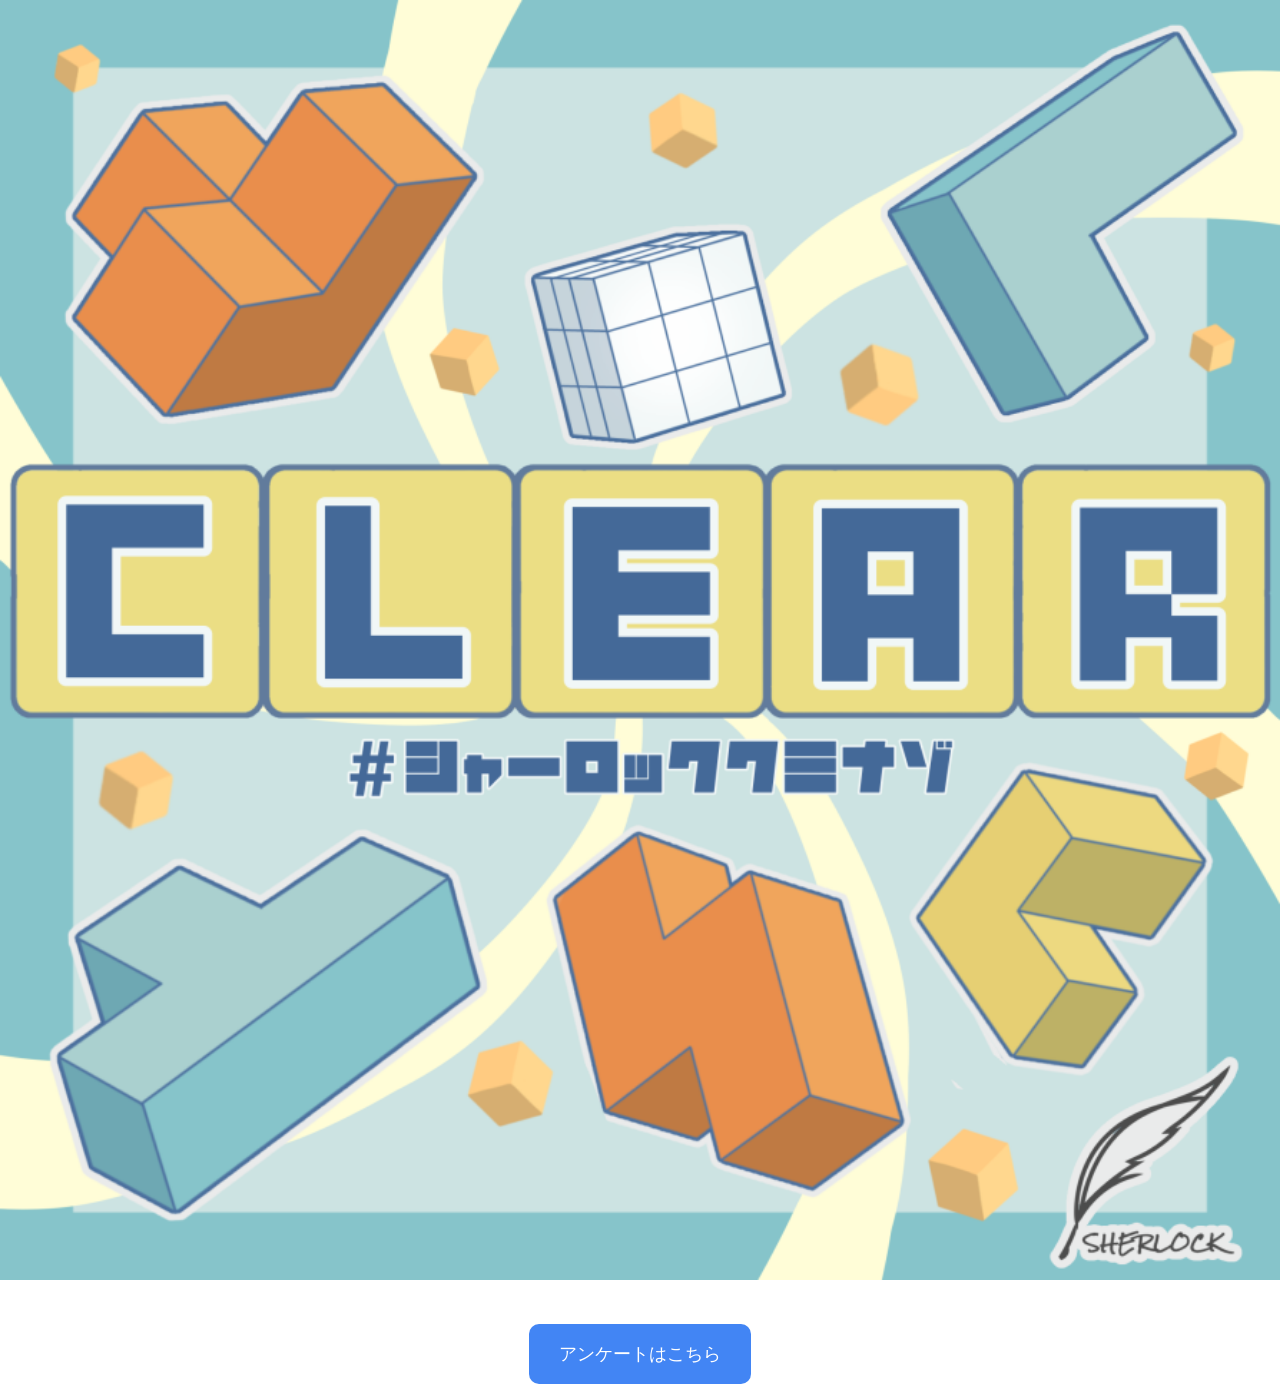
==== clear.html @ 90b850da "最終問題の入力フォームを有効化" ====
<!DOCTYPE html>
<html lang="ja">

<head>
  <meta charset="UTF-8">
  <meta name="viewport" content="width=device-width, initial-scale=1.0">

  <title>クミナゾCLEAR</title>

  <style>
    body {
      margin: 0;
      font-family: sans-serif;
      text-align: center;
    }

    /* クリア画像 */
    .clear-image {
      width: 100vw;
      aspect-ratio: 1/1;
    }

    .clear-image img {
      width: 100%;
      height: 100%;
      object-fit: contain;
    }

    /* アンケートボタン */
    .survey-button {
      display: inline-block;
      margin-top: 40px;
      padding: 18px 30px;
      font-size: 18px;
      color: white;
      background: #4285f4;
      text-decoration: none;
      border-radius: 10px;
    }
  </style>

</head>

<body>

  <div class="clear-image">
    <img src="./assets/images/CLEAR.webp" alt="クミナゾCLEAR">
  </div>

  <a class="survey-button" href="https://forms.gle/qoZHzMXo6fBw4mQB8">
    アンケートはこちら
  </a>

</body>

</html>
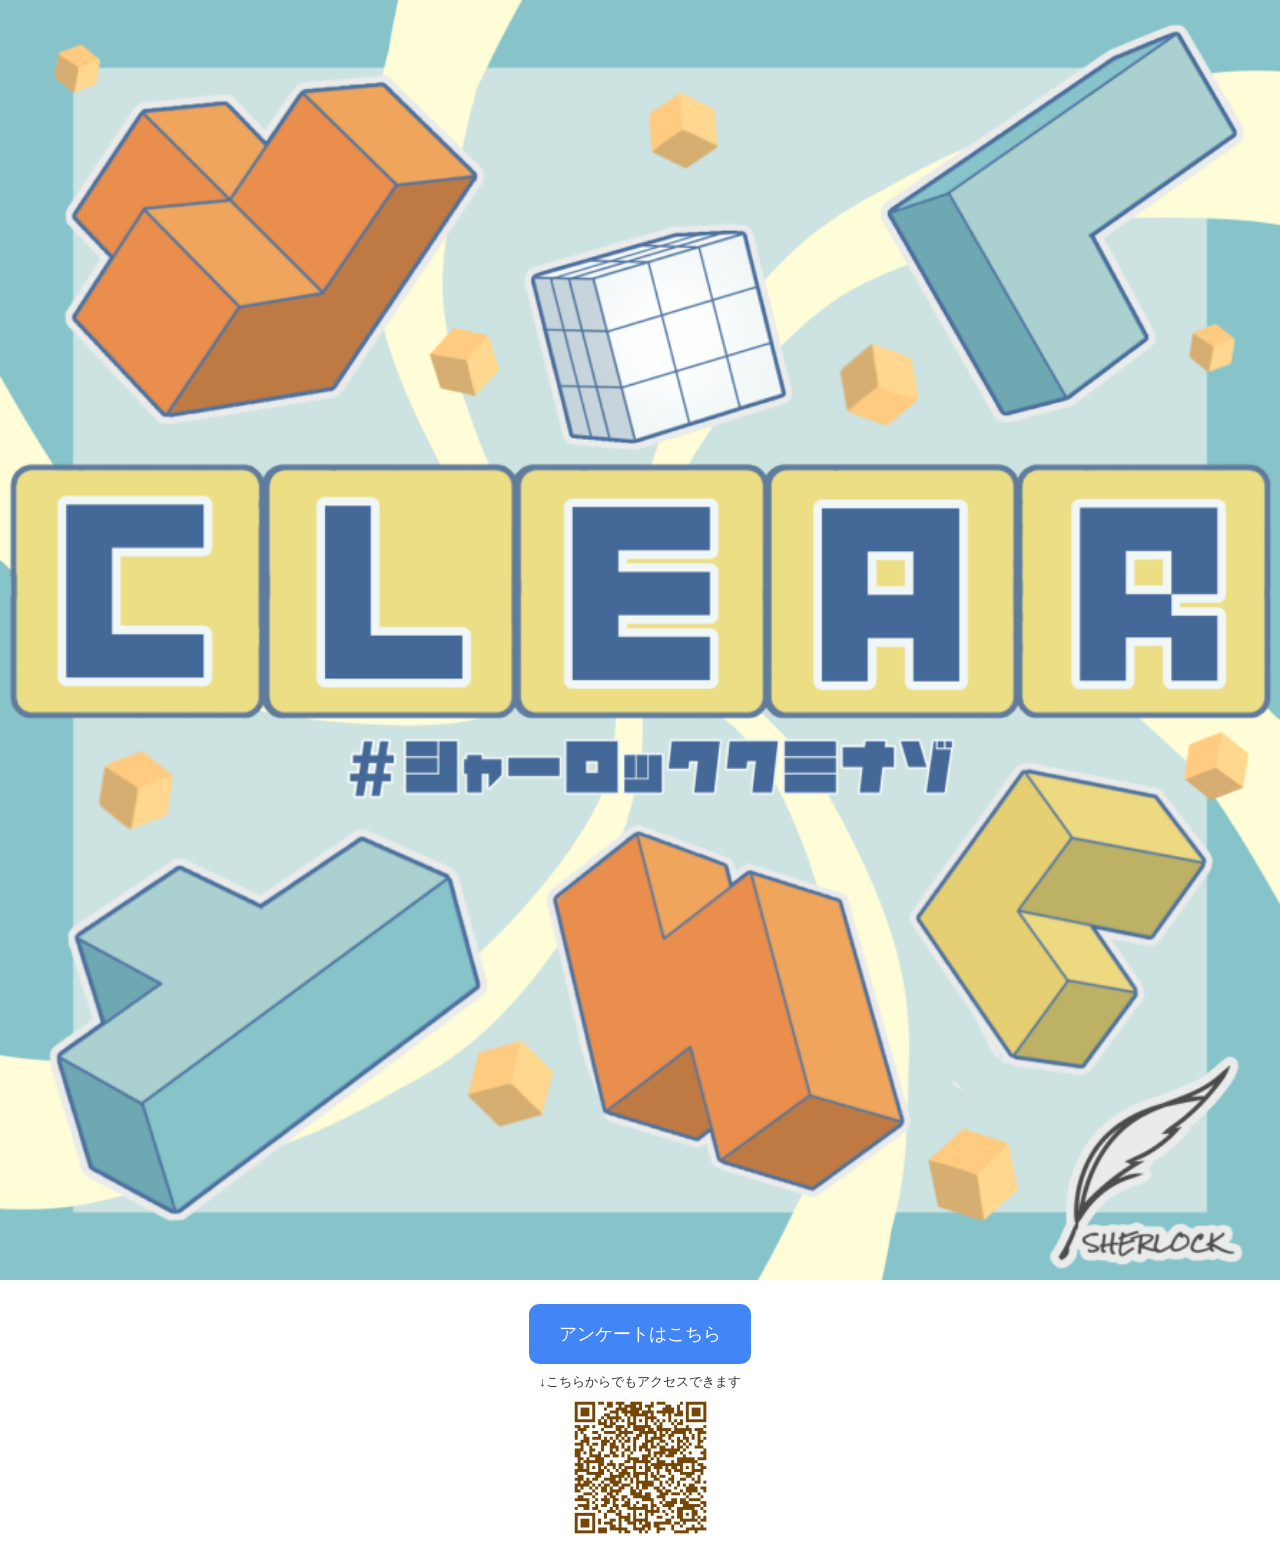
==== commit 01272b7d: "Googleフォームのリンクを変更&同リンクのQRコードの追加" ====
--- a/clear.html
+++ b/clear.html
@@ -29,7 +29,7 @@
     /* アンケートボタン */
     .survey-button {
       display: inline-block;
-      margin-top: 40px;
+      margin-top: 20px;
       padding: 18px 30px;
       font-size: 18px;
       color: white;
@@ -37,6 +37,27 @@
       text-decoration: none;
       border-radius: 10px;
     }
+
+    /* QRコードの大きさと配置*/
+    .qr-code {
+      text-align: center;
+      margin: 10px auto;
+    }
+
+    .qr-code-caption {
+      font-size: 13px;
+      margin-bottom: 0;
+      margin-top: 0;
+      color: #333;
+      line-height: 1.2;
+    }
+
+    .qr-code img {
+      width: 155px;
+      max-width: 100%;
+      height: auto;
+    }
+
   </style>
 
 </head>
@@ -47,9 +68,16 @@
     <img src="./assets/images/CLEAR.webp" alt="クミナゾCLEAR">
   </div>
 
-  <a class="survey-button" href="https://forms.gle/qoZHzMXo6fBw4mQB8">
+  <a class="survey-button" href="https://forms.gle/2WziboUuQCVS4fhZA">
     アンケートはこちら
   </a>
+
+  <div class="qr-code">
+    <p class="qr-code-caption">
+      ↓こちらからでもアクセスできます
+    </p>
+    <img src="./assets/images/SHERLOCKHOMEQR.png" alt="アンケートのQRコード">
+  </div>
 
 </body>
 
